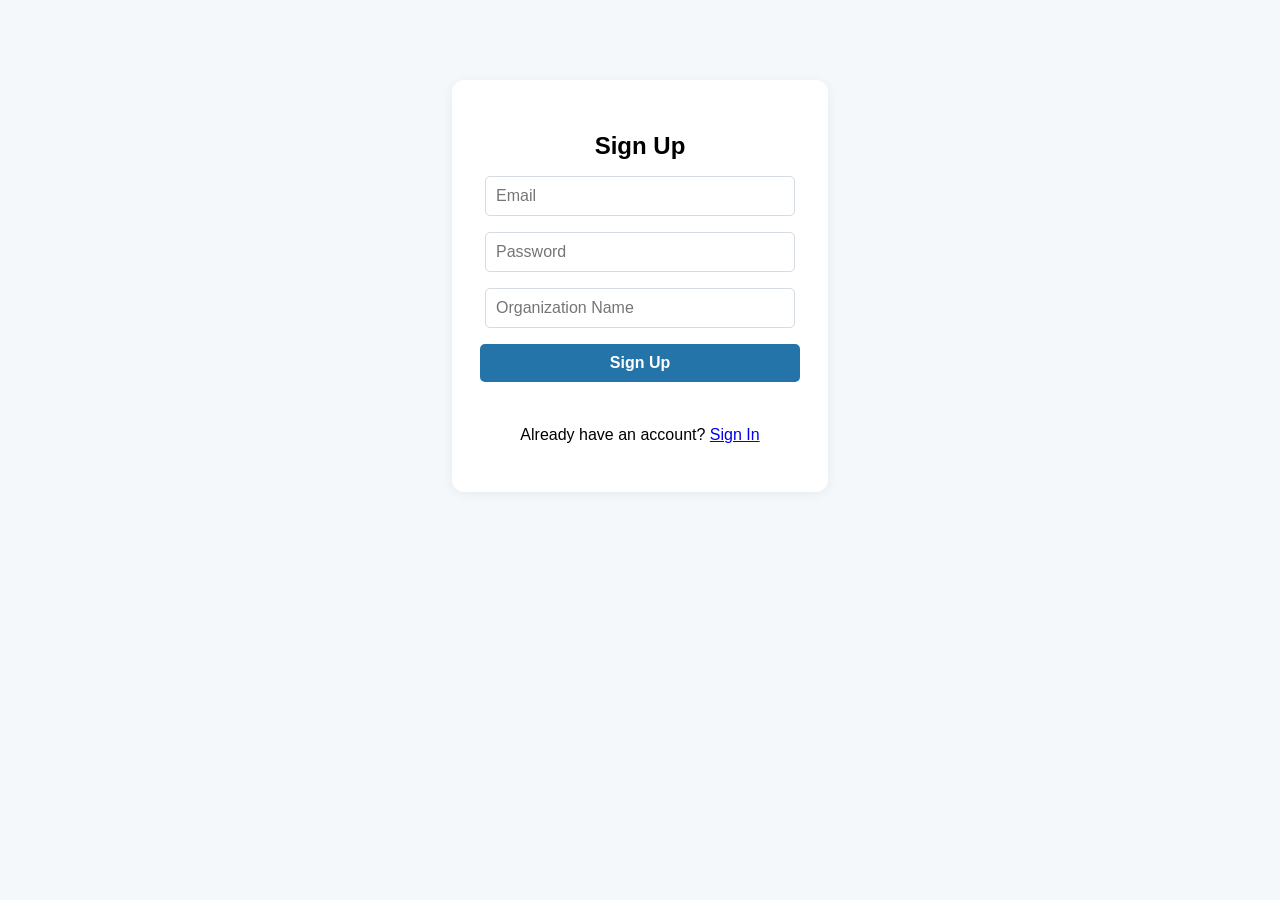
==== frontend/auth/signup.html @ aa91ca93 "Supabase integration and add JWT token handling" ====
<!doctype html>
<html lang="en">
  <head>
    <meta charset="UTF-8" />
    <title>Sign Up</title>
    <link rel="stylesheet" href="style.css" />
  </head>
  <body>
    <div class="auth-container">
      <h2>Sign Up</h2>
      <form id="signup-form">
        <input
          type="email"
          id="signup-email"
          name="email"
          placeholder="Email"
          required
        />
        <input
          type="password"
          id="signup-password"
          name="password"
          placeholder="Password"
          required
        />
        <input
          type="text"
          id="org_name"
          name="org_name"
          placeholder="Organization Name"
          required
        />
        <button type="submit">Sign Up</button>
      </form>
      <div id="signup-msg"></div>
      <p>Already have an account? <a href="login.html">Sign In</a></p>
    </div>
    <script src="script.js"></script>
  </body>
</html>
---- frontend/auth/style.css ----
body {
  background: #f4f8fb;
  font-family: "Segoe UI", Arial, sans-serif;
}
.auth-container {
  background: #fff;
  width: 320px;
  margin: 80px auto;
  padding: 32px 28px;
  border-radius: 12px;
  box-shadow: 0 2px 12px rgba(0, 0, 0, 0.06);
  text-align: center;
}
.auth-container h2 {
  margin-bottom: 16px;
}
.auth-container input {
  width: 90%;
  padding: 10px;
  margin-bottom: 16px;
  border: 1px solid #d5dbe2;
  border-radius: 5px;
  font-size: 1em;
}
.auth-container button {
  width: 100%;
  padding: 10px;
  background: #2574a9;
  color: #fff;
  border: none;
  border-radius: 5px;
  font-weight: bold;
  cursor: pointer;
  font-size: 1em;
  transition: background 0.2s;
}
.auth-container button:hover {
  background: #145574;
}
#login-msg,
#signup-msg {
  min-height: 18px;
  color: #b33c3c;
  margin-top: 10px;
}
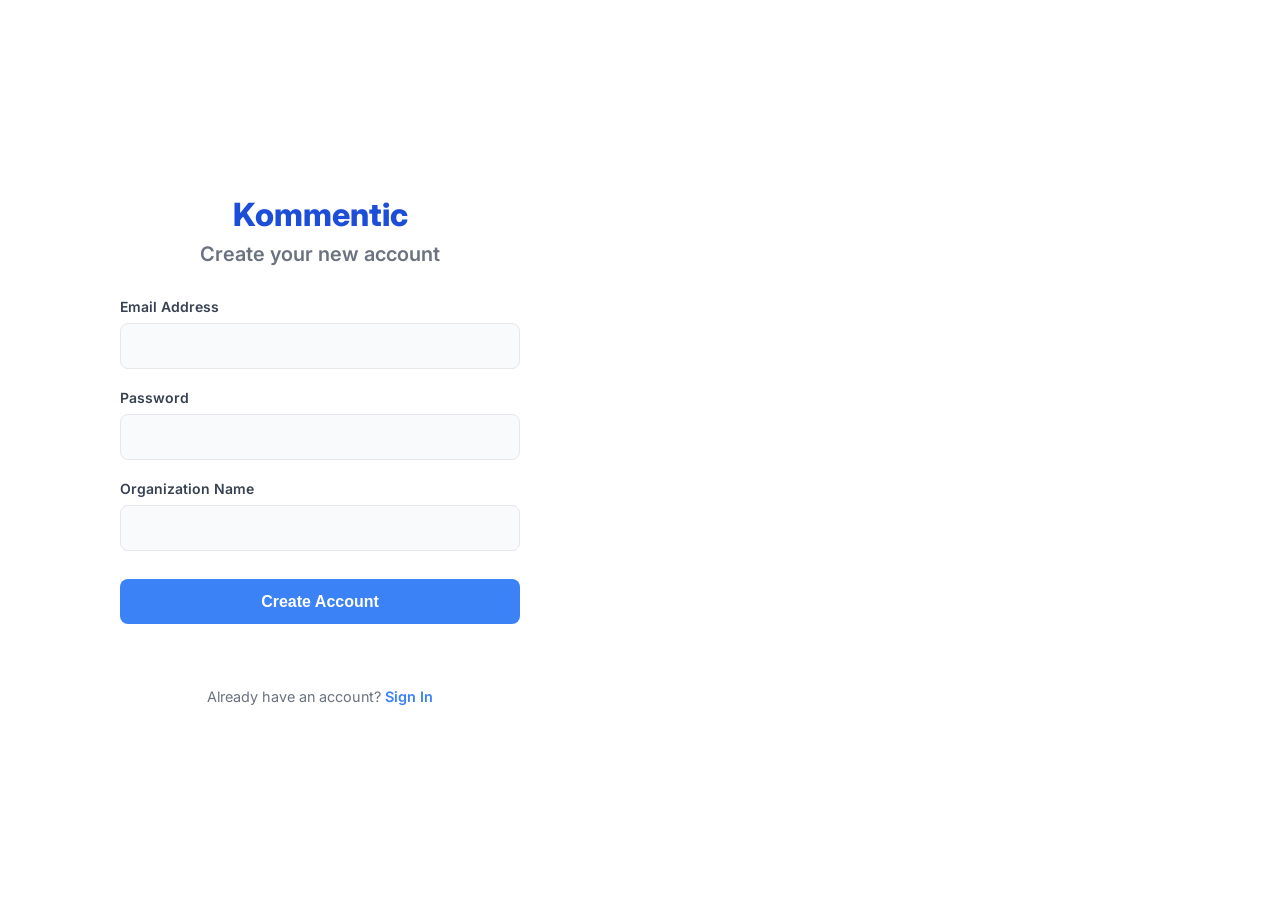
==== commit c1515115: "UI Updated" ====
--- a/frontend/auth/signup.html
+++ b/frontend/auth/signup.html
@@ -2,39 +2,46 @@
 <html lang="en">
   <head>
     <meta charset="UTF-8" />
-    <title>Sign Up</title>
-    <link rel="stylesheet" href="style.css" />
+    <meta name="viewport" content="width=device-width, initial-scale=1.0">
+    <title>Sign Up - Kommentic</title>
+    <link rel="stylesheet" href="auth.css" />
   </head>
   <body>
-    <div class="auth-container">
-      <h2>Sign Up</h2>
-      <form id="signup-form">
-        <input
-          type="email"
-          id="signup-email"
-          name="email"
-          placeholder="Email"
-          required
-        />
-        <input
-          type="password"
-          id="signup-password"
-          name="password"
-          placeholder="Password"
-          required
-        />
-        <input
-          type="text"
-          id="org_name"
-          name="org_name"
-          placeholder="Organization Name"
-          required
-        />
-        <button type="submit">Sign Up</button>
-      </form>
-      <div id="signup-msg"></div>
-      <p>Already have an account? <a href="login.html">Sign In</a></p>
+    <div class="split-container">
+      <!-- Left Column: Image -->
+      <div class="form-column">
+        <div class="auth-container">
+          <a href="/" class="auth-logo">Kommentic</a>
+          <h2>Create your new account</h2>
+
+          <form id="signup-form" novalidate>
+            <div class="form-group">
+              <label for="email">Email Address</label>
+              <input type="email" id="email" name="email" required />
+            </div>
+            <div class="form-group">
+              <label for="password">Password</label>
+              <input type="password" id="password" name="password" required />
+            </div>
+            <div class="form-group">
+              <label for="org_name">Organization Name</label>
+              <input type="text" id="org_name" name="org_name" required />
+            </div>
+            <button type="submit">Create Account</button>
+          </form>
+          
+          <div class="auth-message" id="signup-msg"></div>
+
+          <p class="auth-footer">
+            Already have an account? <a href="login.html">Sign In</a>
+          </p>
+        </div>
+      </div>
+
+      <!-- Right Column: Image -->
+      <div class="image-column">
     </div>
-    <script src="script.js"></script>
+
+    <script src="auth.js"></script>
   </body>
-</html>
+</html>
--- a/frontend/auth/auth.css
+++ b/frontend/auth/auth.css
@@ -0,0 +1,184 @@
+/* auth.css - Styles for Login and Signup pages */
+
+/* --- Google Fonts --- */
+@import url('https://fonts.googleapis.com/css2?family=Inter:wght@400;600;800&display=swap');
+
+/* --- Kommentic Theme Variables --- */
+:root {
+  --primary-color: #3b82f6;
+  --primary-dark: #1d4ed8;
+  --text-color: #374151;
+  --text-light: #6b7280;
+  --bg-color: #ffffff;
+  --bg-light-gray: #f9fafb;
+  --border-color: #e5e7eb;
+  --error-color: #ef4444;
+  --success-color: #10b981;
+  --font-family: 'Inter', sans-serif;
+  --shadow: 0 4px 6px -1px rgba(0, 0, 0, 0.1), 0 2px 4px -2px rgba(0, 0, 0, 0.1);
+}
+
+/* --- Global & Body Styles --- */
+* {
+  box-sizing: border-box;
+  margin: 0;
+  padding: 0;
+}
+
+body {
+  font-family: var(--font-family);
+  background: var(--bg-color); /* The form side is white */
+  color: var(--text-color);
+}
+
+/* --- NEW: Two-Column Layout --- */
+.split-container {
+  display: grid;
+  grid-template-columns: 1fr 1fr;
+  min-height: 100vh;
+}
+
+.image-column {
+  /* The beautiful image on the left */
+  background: url('https://cdn.pixabay.com/photo/2023/04/02/18/21/fruit-market-7895200_1280.jpg?q=80&w=1500&auto=format&fit=crop&ixlib=rb-4.0.3&ixid=M3wxMjA3fDB8MHxwaG90by1wYWdlfHx8fGVufDB8fHx8fA%3D%3D') no-repeat center center;
+  background-size: cover;
+}
+
+.form-column {
+  /* The form content on the right */
+  display: flex;
+  justify-content: center;
+  align-items: center;
+  padding: 2rem;
+}
+
+/* --- Authentication Container --- */
+.auth-container {
+  width: 100%;
+  max-width: 400px;
+  text-align: center;
+}
+
+.auth-logo {
+  font-size: 2rem;
+  font-weight: 800;
+  color: var(--primary-dark);
+  text-decoration: none;
+  margin-bottom: 0.5rem;
+  display: inline-block;
+}
+
+.auth-container h2 {
+  font-size: 1.25rem;
+  font-weight: 600;
+  color: var(--text-light);
+  margin-bottom: 2rem;
+}
+
+/* --- Form Styles --- */
+.form-group {
+  text-align: left;
+  margin-bottom: 1.25rem;
+}
+
+.form-group label {
+  display: block;
+  font-size: 0.875rem;
+  font-weight: 600;
+  margin-bottom: 0.5rem;
+  color: var(--text-color);
+}
+
+.form-group input {
+  width: 100%;
+  padding: 0.75rem 1rem;
+  font-family: inherit;
+  font-size: 1rem;
+  border: 1px solid var(--border-color);
+  border-radius: 0.5rem;
+  background: var(--bg-light-gray);
+  transition: border-color 0.3s, box-shadow 0.3s;
+}
+
+.form-group input:focus {
+  outline: none;
+  border-color: var(--primary-color);
+  box-shadow: 0 0 0 3px rgba(59, 130, 246, 0.3);
+}
+
+button[type="submit"] {
+  width: 100%;
+  padding: 0.85rem 1rem;
+  margin-top: 0.5rem;
+  background: var(--primary-color);
+  color: white;
+  font-size: 1rem;
+  font-weight: 600;
+  border: none;
+  border-radius: 0.5rem;
+  cursor: pointer;
+  transition: background-color 0.3s ease, transform 0.2s ease;
+}
+
+button[type="submit"]:hover {
+  background: var(--primary-dark);
+  transform: translateY(-2px);
+}
+
+/* --- Message & Footer Styles --- */
+.auth-message {
+  min-height: 24px;
+  font-weight: 500;
+  margin: 1rem 0;
+  font-size: 0.9rem;
+}
+
+.auth-message.error {
+  color: var(--error-color);
+}
+
+.auth-message.success {
+  color: var(--success-color);
+}
+
+.auth-footer {
+  margin-top: 1.5rem;
+  font-size: 0.9rem;
+  color: var(--text-light);
+}
+
+.auth-footer a {
+  color: var(--primary-color);
+  font-weight: 600;
+  text-decoration: none;
+  transition: color 0.3s;
+}
+
+.auth-footer a:hover {
+  color: var(--primary-dark);
+}
+
+/* --- NEW: Responsive Design for Mobile --- */
+@media (max-width: 900px) {
+  .split-container {
+    grid-template-columns: 1fr; /* Stack the columns */
+  }
+
+  .image-column {
+    display: none; /* Hide the image on small screens to save space */
+  }
+  
+  .form-column {
+    /* Center the form on mobile since the image is gone */
+    background: var(--bg-light-gray);
+    min-height: 100vh;
+  }
+  
+  .auth-container {
+    /* Add a background and shadow to the form container on mobile */
+    background: var(--bg-color);
+    padding: 2.5rem;
+    border-radius: 1rem;
+    box-shadow: var(--shadow);
+  }
+}
